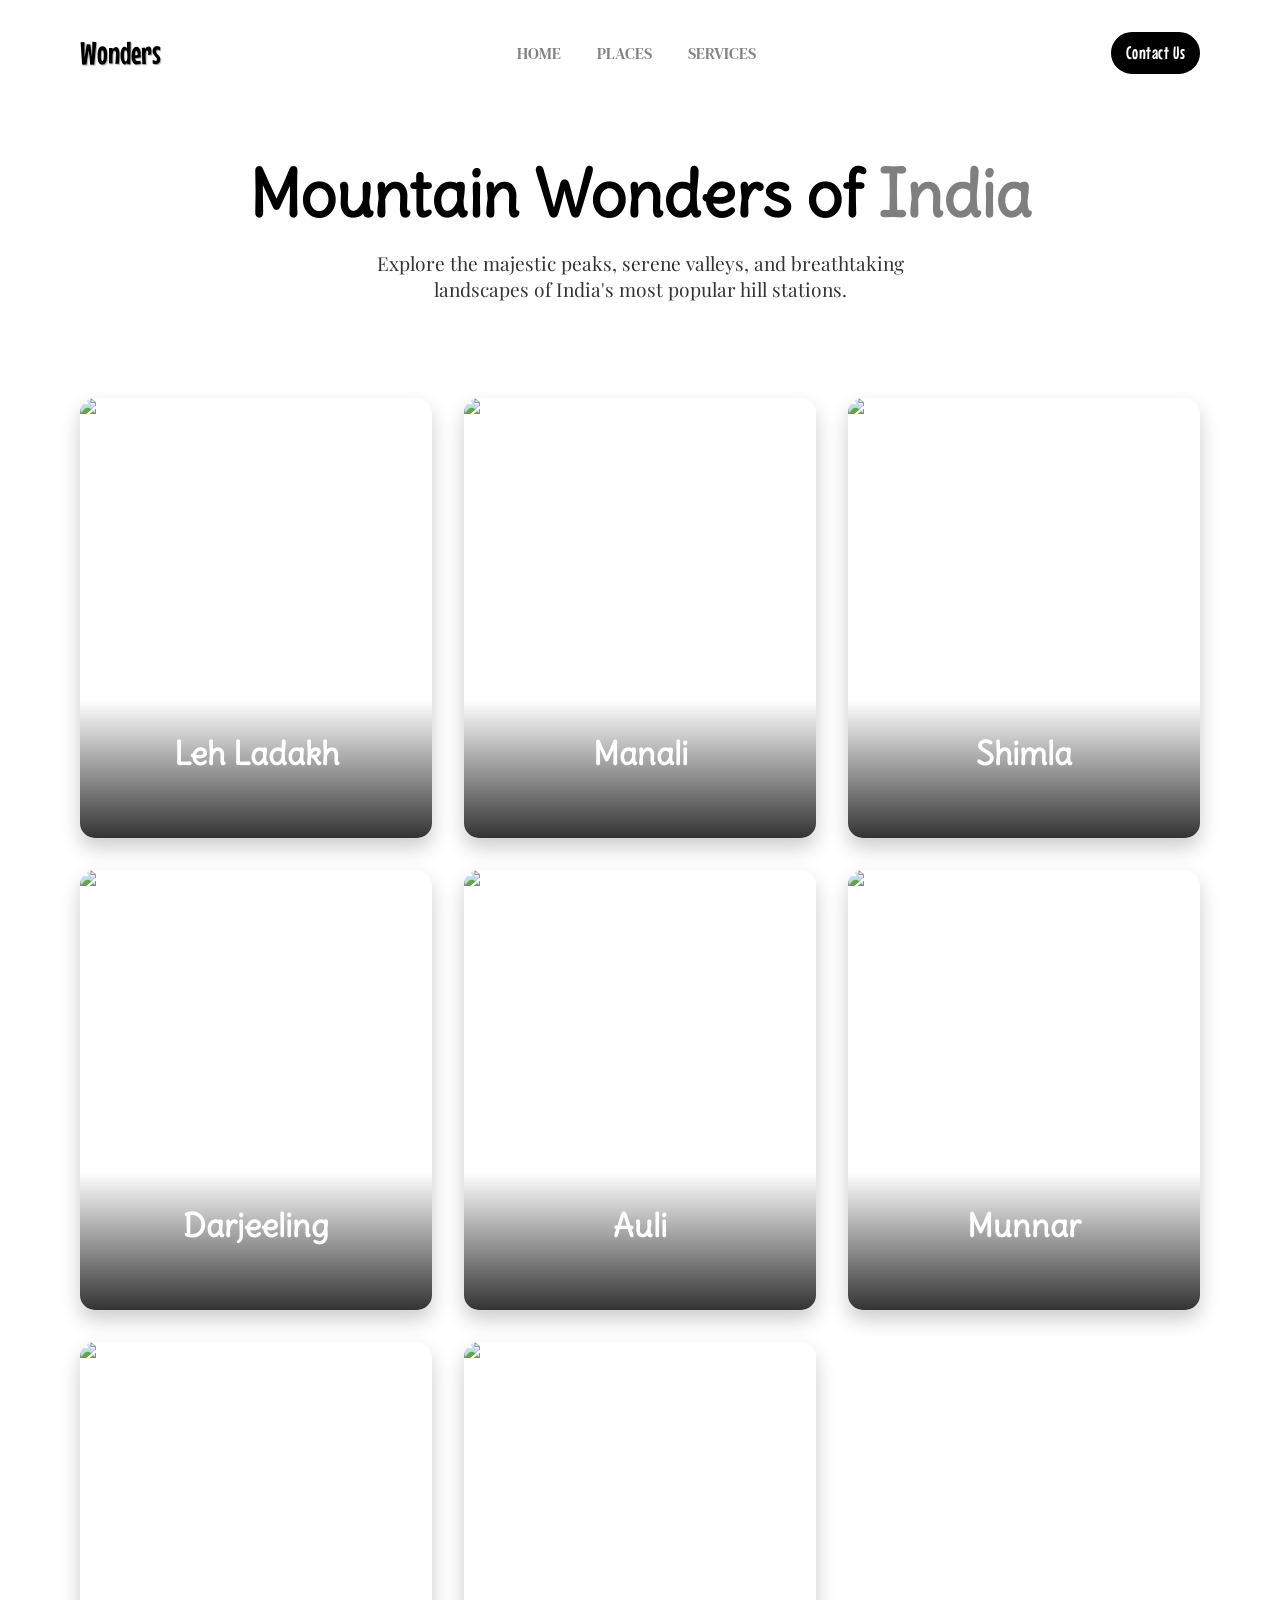
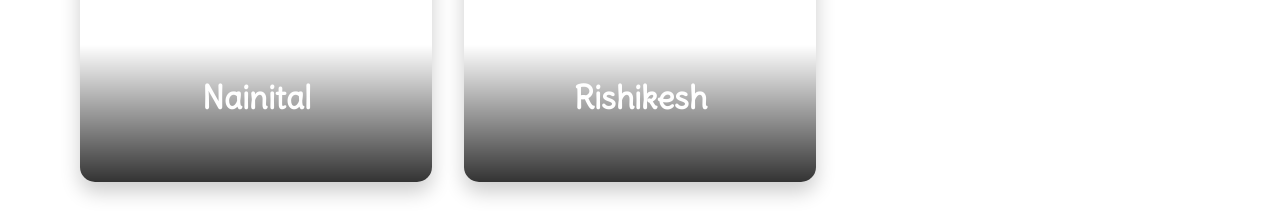
==== places.html @ bf2005aa "Add files via upload" ====
<!DOCTYPE html>
<html lang="en">
  <head>
    <meta charset="UTF-8" />
    <meta name="viewport" content="width=device-width, initial-scale=1.0" />
    <title>Places - Words Of Wonder</title>
    <link rel="preconnect" href="https://fonts.googleapis.com" />
    <link rel="preconnect" href="https://fonts.gstatic.com" crossorigin />
    <link
      href="https://fonts.googleapis.com/css2?family=Mouse+Memoirs&display=swap"
      rel="stylesheet"
    />
    <link
      rel="stylesheet"
      href="https://cdnjs.cloudflare.com/ajax/libs/animate.css/4.1.1/animate.min.css"
    />
    <link href="
    https://cdn.jsdelivr.net/npm/locomotive-scroll@4.1.4/dist/locomotive-scroll.min.css
    " rel="stylesheet">

    <link rel="stylesheet" href="style.css" />
   
  </head>
  <body>
    <div data-scroll-container>   
    <main class="homee places-page" >
      <section class="view-one">
        <div class="nav">
          <h1 class="animate__animated animate__swing">Wonders</h1>
          <div class="navbar">
            <ul class="nav-links">
              <li><a href="index.html">Home</a></li>
              <li><a href="places.html">places</a></li>
              <li><a href="services.html">services</a></li>
            </ul>
          </div>

          <button class="btn" onclick="window.location.href='contact.html'">Contact us</button>
          <img class="menu" src="./images/menu.png" alt="" />
        </div>
      </section>

      <section class="places-hero">
        <h1 class="animate__animated animate__fadeInUp">Mountain Wonders of <span>India</span></h1>
        <p class="animate__animated animate__fadeInUp animate__delay-1s">Explore the majestic peaks, serene valleys, and breathtaking landscapes of India's most popular hill stations.</p>
      </section>

      <section class="places-grid-container">
        <div class="places-grid">
          <!-- Card 1 -->
          <div class="place-card" data-place="leh">
            <img src="./images/Leh-Ladakh.jpeg" alt="Leh Ladakh" />
            <div class="card-overlay">
              <h2>Leh Ladakh</h2>
              <button class="view-btn">View Details</button>
            </div>
          </div>
          <!-- Card 2 -->
          <div class="place-card" data-place="manali">
            <img src="https://images.unsplash.com/photo-1626621341517-bbf3d9990a23?q=80&w=800&auto=format&fit=crop" alt="Manali" />
            <div class="card-overlay">
              <h2>Manali</h2>
              <button class="view-btn">View Details</button>
            </div>
          </div>
          <!-- Card 3 -->
          <div class="place-card" data-place="shimla">
            <img src="https://images.unsplash.com/photo-1596895111956-bf1cf0599ce5?q=80&w=800&auto=format&fit=crop" alt="Shimla" />
            <div class="card-overlay">
              <h2>Shimla</h2>
              <button class="view-btn">View Details</button>
            </div>
          </div>
          <!-- Card 4 -->
          <div class="place-card" data-place="darjeeling">
            <img src="./images/pexels-sayan-samanta-1460859263-26764486.jpg" alt="Darjeeling" />
            <div class="card-overlay">
              <h2>Darjeeling</h2>
              <button class="view-btn">View Details</button>
            </div>
          </div>
           <!-- Card 5 -->
           <div class="place-card" data-place="auli">
            <img src="./images/auli.webp" alt="Auli" />
            <div class="card-overlay">
              <h2>Auli</h2>
              <button class="view-btn">View Details</button>
            </div>
          </div>
          <!-- Card 6 -->
          <div class="place-card" data-place="munnar">
            <img src="https://images.unsplash.com/photo-1593693397690-362cb9666fc2?q=80&w=800&auto=format&fit=crop" alt="Munnar" />
            <div class="card-overlay">
              <h2>Munnar</h2>
              <button class="view-btn">View Details</button>
            </div>
          </div>
          <!-- Card 7 -->
          <div class="place-card" data-place="nainital">
            <img src="./images/nanitaal.jpeg" alt="Nainital" />
            <div class="card-overlay">
              <h2>Nainital</h2>
              <button class="view-btn">View Details</button>
            </div>
          </div>
          <!-- Card 8 -->
          <div class="place-card" data-place="rishikesh">
            <img src="./images/rishikesh-3715497.webp" alt="Rishikesh" />
            <div class="card-overlay">
              <h2>Rishikesh</h2>
              <button class="view-btn">View Details</button>
            </div>
          </div>
        </div>
      </section>

      <section class="view-five" >
        <!-- <footer>
          <p>Developed by Atul
          <a href="https://github.com/Atul4s">Github</a></p>
        </footer> -->
      </section>
    </main>
    </div>

    <!-- Modal Overlay -->
    <div class="modal-overlay" id="placeModal">
      <div class="modal-content">
        <button class="close-btn" id="closeModal">&times;</button>
        <div class="modal-body">
          <img id="modalImg" src="" alt="" />
          <div class="modal-text">
            <h2 id="modalTitle"></h2>
            <p id="modalDesc"></p>
            <div class="modal-highlights">
              <span id="modalTime"></span>
              <span id="modalAttractions"></span>
            </div>
          </div>
        </div>
      </div>
    </div>

    <script src="https://cdn.jsdelivr.net/npm/locomotive-scroll@4.1.4/dist/locomotive-scroll.min.js"></script>
    <script src="places.js"></script>
  </body>
</html>
---- style.css ----
@import url(https://fonts.googleapis.com/css2?family=DM+Serif+Text:ital@0;1&display=swap);
@import url(https://fonts.googleapis.com/css2?family=Delius&display=swap);
@import url(https://fonts.googleapis.com/css2?family=Playfair+Display:ital,wght@0,400..900;1,400..900&display=swap);
* {
  margin: 0;
  padding: 0;
  box-sizing: border-box;
}

html,
body {
  color: rgb(255, 255, 255);
  width: 100%;
  height: 100%;
}

main {
  padding-top: 1rem;
}

.view-one {
  padding: 1rem 5rem;
}
.view-one h1 {
  color: black;
  font-family: "Mouse Memoirs", serif;
  font-weight: 100;
  font-size: 2rem;
  text-shadow: 1px 1px 1px #ababab;
}
.view-one .nav {
  display: flex;
  flex-direction: row;
  justify-content: space-between;
  align-items: center;
}
.view-one .nav .nav-links {
  display: flex;
  justify-content: space-between;
  flex-direction: row;
  align-items: center;
  gap: 2rem;
}
.view-one .nav .nav-links .nav-links,
.view-one .nav .nav-links li,
.view-one .nav .nav-links a {
  list-style: none;
  padding: 1px;
  text-align: center;
  text-transform: uppercase;
  display: inline;
  text-decoration: none;
  color: black;
  font-family: "DM Serif Text", serif;
  font-weight: 10;
  font-size: 1rem;
  opacity: 0.7;
}
.view-one .nav .btn {
  color: rgb(255, 255, 255);
  cursor: pointer;
  font-size: 1.1rem;
  font-weight: 200;
  letter-spacing: 0.5px;
  text-transform: capitalize;
  border-width: 2px;
  border-style: solid;
  border-color: rgb(0, 0, 0);
  background: rgb(0, 0, 0);
  padding: 0.5em 0.7em;
  border-radius: 2rem;
  transition: all 0.3s cubic-bezier(0.19, 1, 0.22, 1);
  font-family: "Mouse Memoirs", serif;
}
.view-one .nav .btn:hover {
  background: #fff;
  color: #000;
}

.view-two .left-view {
  padding: 1rem 1rem;
  display: flex;
  align-items: start;
  flex-direction: column;
}
.view-two .left-view h1 {
  color: black;
  font-family: "Delius", serif;
  font-size: 3.5rem;
  line-height: 1.2;
}
.view-two .left-view h1 span {
  opacity: 0.3;
  font-weight: 100;
}
.view-two .left-view p {
  color: rgb(0, 0, 0);
  font-size: 1rem;
  line-height: 1.4;
  font-family: "Playfair Display", serif;
}
.view-two .primary-btn {
  border: 2px solid #000;
  background: #000;
  color: #fff;
  cursor: pointer;
  transition: all 0.3s cubic-bezier(0.19, 1, 0.22, 1);
  font-size: 0.8rem;
  margin-top: 0.5rem;
  padding: 8px 1.1em;
  border-radius: 3rem;
  font-weight: 400;
  letter-spacing: 0.4px;
  text-transform: uppercase;
  font-family: "Delius", serif;
}
.view-two .primary-btn:hover {
  background: #fff;
  color: #000;
}

@media (max-width: 992px) {
  .view-one {
    padding: 1rem 1rem;
  }
  .view-one .navbar {
    display: none;
  }
  .view-one h1 {
    color: black;
    font-family: "Mouse Memoirs", serif;
    font-weight: 100;
    font-size: 2rem;
    text-shadow: 1px 1px 1px #ababab;
  }
  .view-one .menu {
    width: 40px;
    height: 40px;
  }
  .view-one .btn {
    display: none;
  }
  .grid-view {
    display: grid;
    gap: 5px;
    padding: 0.5rem;
    grid-template-areas: "a b" "a b" "a b" "a c" "a c" "a c";
  }
  .grid-view .img-1 {
    grid-area: a;
    width: 100%;
    height: 80%;
    margin-top: 2.5rem;
    aspect-ratio: 9/16;
    filter: drop-shadow(5px 5px 5px rgba(0, 0, 0, 0.3));
  }
  .grid-view .img-2 {
    grid-area: b;
    width: 100%;
    height: 100%;
    aspect-ratio: 1/1;
    filter: drop-shadow(5px 5px 5px rgba(0, 0, 0, 0.3));
  }
  .grid-view .img-3 {
    grid-area: c;
    width: 100%;
    height: 100%;
    aspect-ratio: 2/1;
    -o-object-position: 40% 20%;
       object-position: 40% 20%;
    filter: drop-shadow(5px 5px 5px rgba(0, 0, 0, 0.3));
  }
  .grid-view img {
    -o-object-fit: cover;
       object-fit: cover;
    border-radius: 10px;
  }
  .view-three .top-desti {
    padding: 1rem 1rem;
    display: flex;
    align-items: start;
    flex-direction: column;
    justify-content: center;
  }
  .view-three .top-desti h1 {
    color: black;
    font-family: "Delius", serif;
    font-size: 2.5rem;
    line-height: 1.2;
    margin: 0.1rem;
  }
  .view-three .img-raw {
    width: 100%;
    display: inline-block;
    overflow: auto;
    white-space: nowrap;
    padding: 1rem 1rem;
  }
  .view-three .img-raw .imgt {
    width: 80%;
    aspect-ratio: 1/1;
    margin: 0.5rem;
    filter: drop-shadow(5px 5px 5px rgba(0, 0, 0, 0.3));
    -o-object-fit: cover;
       object-fit: cover;
    border-radius: 10px;
  }
  .view-four {
    padding: 1rem 1rem;
    display: flex;
    align-items: start;
    flex-direction: column;
    justify-content: center;
  }
  .view-four .hstory {
    color: black;
    font-family: "Mouse Memoirs", serif;
    font-weight: 100;
    font-size: 2.5rem;
    padding: 1rem;
    text-shadow: 1px 1px 1px #ababab;
  }
  .view-four .story {
    width: 100%;
    display: flex;
    flex-direction: column;
    justify-content: center;
  }
  .view-four .left-story {
    width: 100%;
    padding: 1rem;
  }
  .view-four .left-story h2 {
    color: black;
    font-family: "Delius", serif;
    font-size: 2rem;
    font-weight: lighter;
    margin: 1rem 1rem;
    width: 100%;
  }
  .view-four .left-story img {
    width: 100%;
    aspect-ratio: 2/1;
    filter: drop-shadow(5px 5px 5px rgba(0, 0, 0, 0.3));
    -o-object-fit: cover;
       object-fit: cover;
    border-radius: 10px;
    animation-range: entry 500px;
  }
  .view-four .left-story p {
    font-weight: 100;
    margin-left: 1rem;
    width: 91%;
    color: rgb(0, 0, 0);
    font-size: 1rem;
    line-height: 1.4;
    font-family: "Playfair Display", serif;
  }
  .view-four .left-story .checkbtn {
    border: 2px solid #000;
    background: #000;
    color: #fff;
    cursor: pointer;
    transition: all 0.3s cubic-bezier(0.19, 1, 0.22, 1);
    font-size: 0.8rem;
    margin-top: 0.5rem;
    padding: 8px 1.1em;
    border-radius: 3rem;
    font-weight: 400;
    margin-left: 1rem;
    letter-spacing: 0.4px;
    text-transform: uppercase;
    font-family: "Delius", serif;
  }
  .view-four .left-story .checkbtn:hover {
    background: #fff;
    color: #000;
  }
  .view-four .cont-raw {
    width: 100%;
    display: inline-block;
    overflow: auto;
    white-space: wrap;
    padding: 1rem 1rem;
  }
  .view-four .container {
    display: flex;
    flex-direction: row;
    justify-content: start;
    align-items: center;
    gap: 1rem;
    width: 100%;
  }
  .view-four .card {
    width: 100%;
    background: white;
    border-radius: 16px;
    margin-bottom: 20px;
    box-shadow: 0 4px 8px rgba(0, 0, 0, 0.1);
    margin: 1rem 1rem;
  }
  .view-four .card img {
    width: 250px;
    height: 100%;
    aspect-ratio: 1/1;
    filter: drop-shadow(5px 5px 5px rgba(0, 0, 0, 0.3));
    -o-object-fit: cover;
       object-fit: cover;
    border-radius: 10px;
    border: dashed rgb(225, 167, 167);
  }
  .view-four .card-content {
    width: 100%;
    display: flex;
    align-items: center;
    flex-direction: column;
    gap: 1px;
    padding: 0.5rem;
  }
  .view-four .date {
    color: #a1a1a1;
    font-size: 16px;
  }
  .view-four .title {
    font-size: 1.5rem;
    font-weight: 400;
    text-align: center;
    color: black;
    font-family: "Delius", serif;
    width: 100%;
    font-weight: bold;
  }
  .view-four .description {
    font-size: 20px;
    color: #555;
    text-align: center;
    width: 100%;
  }
}
@media (min-width: 993px) {
  .menu {
    display: none;
  }
  .view-two {
    width: 100%;
    display: flex;
    flex-direction: row;
  }
  .view-two .left-view {
    display: flex;
    flex-direction: column;
    align-items: start;
    width: 90%;
    padding: 3rem;
  }
  .view-two .left-view h1 {
    color: black;
    font-family: "Delius", serif;
    font-size: 6rem;
    line-height: 1.2;
  }
  .right-view {
    display: flex;
    flex-direction: column;
    width: 70%;
  }
  .grid-view {
    display: grid;
    padding: 2rem;
    gap: 1rem;
    grid-template-areas: "a b" "a b" "a b" "a c" "a c" "a c";
  }
  .grid-view .img-1 {
    grid-area: a;
    width: 100%;
    height: 80%;
    margin-top: 2.5rem;
    aspect-ratio: 9/16;
  }
  .grid-view .img-2 {
    grid-area: b;
    width: 100%;
    height: 100%;
    aspect-ratio: 1/1;
  }
  .grid-view .img-3 {
    grid-area: c;
    width: 100%;
    height: 100%;
    aspect-ratio: 2/1;
    -o-object-position: 40% 20%;
       object-position: 40% 20%;
  }
  .grid-view img {
    -o-object-fit: cover;
       object-fit: cover;
    border-radius: 10px;
    box-shadow: rgb(17, 31, 24) 0px 48px 100px 5px;
  }
  .view-three .top-desti {
    padding: 1rem 2rem;
    display: flex;
    align-items: start;
    flex-direction: column;
    justify-content: center;
  }
  .view-three .top-desti h1 {
    color: black;
    font-family: "Delius", serif;
    font-size: 3.5rem;
    line-height: 1.2;
  }
  .view-three .top-desti .img-raw {
    display: flex;
    align-items: center;
    justify-content: center;
    flex-direction: row;
    gap: 2rem;
  }
  .view-three .top-desti .img-raw .imgt {
    width: 20%;
    margin-top: 2.5rem;
    aspect-ratio: 1/1;
    filter: drop-shadow(5px 5px 5px rgba(0, 0, 0, 0.3));
    -o-object-fit: cover;
       object-fit: cover;
    border-radius: 10px;
  }
  .view-four .hstory {
    color: black;
    font-family: "Mouse Memoirs", serif;
    font-weight: 100;
    font-size: 4rem;
    padding: 2rem;
    text-shadow: 1px 1px 1px #ababab;
  }
  .view-four .story {
    display: flex;
    flex-direction: row;
    justify-content: center;
    align-items: center;
  }
  .view-four .left-story {
    width: 100%;
    padding: 1rem;
  }
  .view-four .left-story h2 {
    color: black;
    font-family: "Delius", serif;
    font-size: 2rem;
    font-weight: lighter;
    margin-left: 1rem;
    margin: 1rem 1rem;
  }
  .view-four .left-story img {
    width: 90%;
    margin-left: 1rem;
    aspect-ratio: 2/1;
    filter: drop-shadow(5px 5px 5px rgba(0, 0, 0, 0.3));
    -o-object-fit: cover;
       object-fit: cover;
    border-radius: 10px;
    background-color: aqua;
  }
  .view-four .left-story p {
    font-weight: 100;
    margin-left: 1rem;
    width: 91%;
    color: rgb(0, 0, 0);
    font-size: 1rem;
    line-height: 1.4;
    font-family: "Playfair Display", serif;
  }
  .view-four .left-story .checkbtn {
    border: 2px solid #000;
    background: #000;
    color: #fff;
    cursor: pointer;
    transition: all 0.3s cubic-bezier(0.19, 1, 0.22, 1);
    font-size: 0.8rem;
    margin-top: 0.5rem;
    padding: 8px 1.1em;
    border-radius: 3rem;
    font-weight: 400;
    margin-left: 1rem;
    letter-spacing: 0.4px;
    text-transform: uppercase;
    font-family: "Delius", serif;
  }
  .view-four .left-story .checkbtn:hover {
    background: #fff;
    color: #000;
  }
  .view-four .container {
    width: 100%;
    padding: 1rem;
  }
  .view-four .card {
    width: 100%;
    display: flex;
    background: white;
    border-radius: 16px;
    margin-bottom: 20px;
    margin-right: 1rem;
    box-shadow: 0 4px 8px rgba(0, 0, 0, 0.1);
  }
  .view-four .card img {
    width: 190px;
    border-radius: 16px;
    -o-object-fit: cover;
       object-fit: cover;
    aspect-ratio: 1/1;
    margin-right: 15px;
    border: dashed rgba(10, 8, 8, 0.386);
  }
  .view-four .card-content {
    display: flex;
    align-items: start;
    flex-direction: column;
    flex: 1;
    gap: 10px;
    padding: 1rem;
  }
  .view-four .date {
    color: #a1a1a1;
    font-size: 16px;
  }
  .view-four .title {
    font-size: 18px;
    font-weight: 400;
    color: black;
    font-family: "Delius", serif;
    font-weight: bold;
  }
  .view-four .description {
    font-size: 20px;
    color: #555;
  }
}
.view-five {
  margin-bottom: 1rem;
  display: flex;
  width: 100%;
  text-align: center;
  justify-content: center;
}

footer {
  font-size: 1.2rem;
  color: rgb(0, 0, 0);
  text-shadow: 1px 1px 1px #ababab;
  text-align: center;
  -webkit-backdrop-filter: blur(8px);
          backdrop-filter: blur(8px);
  margin: 2rem;
  font-family: "Delius", serif;
}

/* Places Page Specific Styles */
.places-hero {
  padding: 4rem 2rem;
  text-align: center;
}
.places-hero h1 {
  color: black;
  font-family: "Delius", serif;
  font-size: 4rem;
  margin-bottom: 1rem;
}
.places-hero h1 span {
  opacity: 0.5;
}
.places-hero p {
  color: #333;
  font-family: "Playfair Display", serif;
  font-size: 1.2rem;
  max-width: 600px;
  margin: 0 auto;
}

.places-grid-container {
  padding: 2rem 5rem;
}
.places-grid {
  display: grid;
  grid-template-columns: repeat(auto-fit, minmax(300px, 1fr));
  gap: 2rem;
}
.place-card {
  position: relative;
  border-radius: 15px;
  overflow: hidden;
  cursor: pointer;
  box-shadow: 0 10px 20px rgba(0,0,0,0.2);
  transition: transform 0.3s ease;
  aspect-ratio: 4/5;
}
.place-card:hover {
  transform: translateY(-10px);
}
.place-card img {
  width: 100%;
  height: 100%;
  object-fit: cover;
  transition: transform 0.5s ease;
}
.place-card:hover img {
  transform: scale(1.1);
}
.card-overlay {
  position: absolute;
  bottom: 0;
  left: 0;
  width: 100%;
  padding: 2rem 1rem 1rem;
  background: linear-gradient(to top, rgba(0,0,0,0.8), transparent);
  color: white;
  display: flex;
  flex-direction: column;
  align-items: center;
  gap: 10px;
}
.card-overlay h2 {
  font-family: "Delius", serif;
  font-size: 2rem;
  margin: 0;
}
.view-btn {
  background: white;
  color: black;
  border: none;
  padding: 8px 20px;
  border-radius: 20px;
  font-family: "Mouse Memoirs", serif;
  font-size: 1.2rem;
  cursor: pointer;
  opacity: 0;
  transform: translateY(20px);
  transition: all 0.3s ease;
}
.place-card:hover .view-btn {
  opacity: 1;
  transform: translateY(0);
}

/* Modal Styles */
.modal-overlay {
  position: fixed;
  top: 0;
  left: 0;
  width: 100%;
  height: 100%;
  background: rgba(0, 0, 0, 0.6);
  backdrop-filter: blur(10px);
  -webkit-backdrop-filter: blur(10px);
  display: flex;
  justify-content: center;
  align-items: center;
  z-index: 1000;
  opacity: 0;
  pointer-events: none;
  transition: opacity 0.3s ease;
}
.modal-overlay.active {
  opacity: 1;
  pointer-events: auto;
}
.modal-content {
  background: white;
  color: black;
  width: 90%;
  max-width: 800px;
  border-radius: 20px;
  overflow: hidden;
  position: relative;
  transform: scale(0.9);
  transition: transform 0.3s ease;
  box-shadow: 0 25px 50px rgba(0,0,0,0.3);
}
.modal-overlay.active .modal-content {
  transform: scale(1);
}
.close-btn {
  position: absolute;
  top: 15px;
  right: 20px;
  background: rgba(0,0,0,0.5);
  color: white;
  border: none;
  border-radius: 50%;
  width: 35px;
  height: 35px;
  font-size: 1.5rem;
  cursor: pointer;
  display: flex;
  justify-content: center;
  align-items: center;
  z-index: 10;
  transition: background 0.3s;
}
.close-btn:hover {
  background: black;
}
.modal-body {
  display: flex;
  flex-direction: column;
}
.modal-body img {
  width: 100%;
  height: 300px;
  object-fit: cover;
}
.modal-text {
  padding: 2rem;
}
.modal-text h2 {
  font-family: "Delius", serif;
  font-size: 2.5rem;
  margin-bottom: 1rem;
}
.modal-text p {
  font-family: "Playfair Display", serif;
  font-size: 1.1rem;
  line-height: 1.6;
  margin-bottom: 1.5rem;
}
.modal-highlights {
  display: flex;
  flex-direction: column;
  gap: 10px;
  font-family: "Mouse Memoirs", serif;
  font-size: 1.4rem;
  color: #555;
}
@media (min-width: 768px) {
  .modal-body {
    flex-direction: row;
  }
  .modal-body img {
    width: 40%;
    height: auto;
  }
  .modal-text {
    width: 60%;
  }
}
@media (max-width: 768px) {
  .places-grid-container {
    padding: 2rem 1rem;
  }
  .places-hero h1 {
    font-size: 2.5rem;
  }
}

.dest-card {
  cursor: pointer;
  transition: transform 0.3s ease;
}
.dest-card:hover {
  transform: scale(1.05);
}
/*# sourceMappingURL=style.css.map */
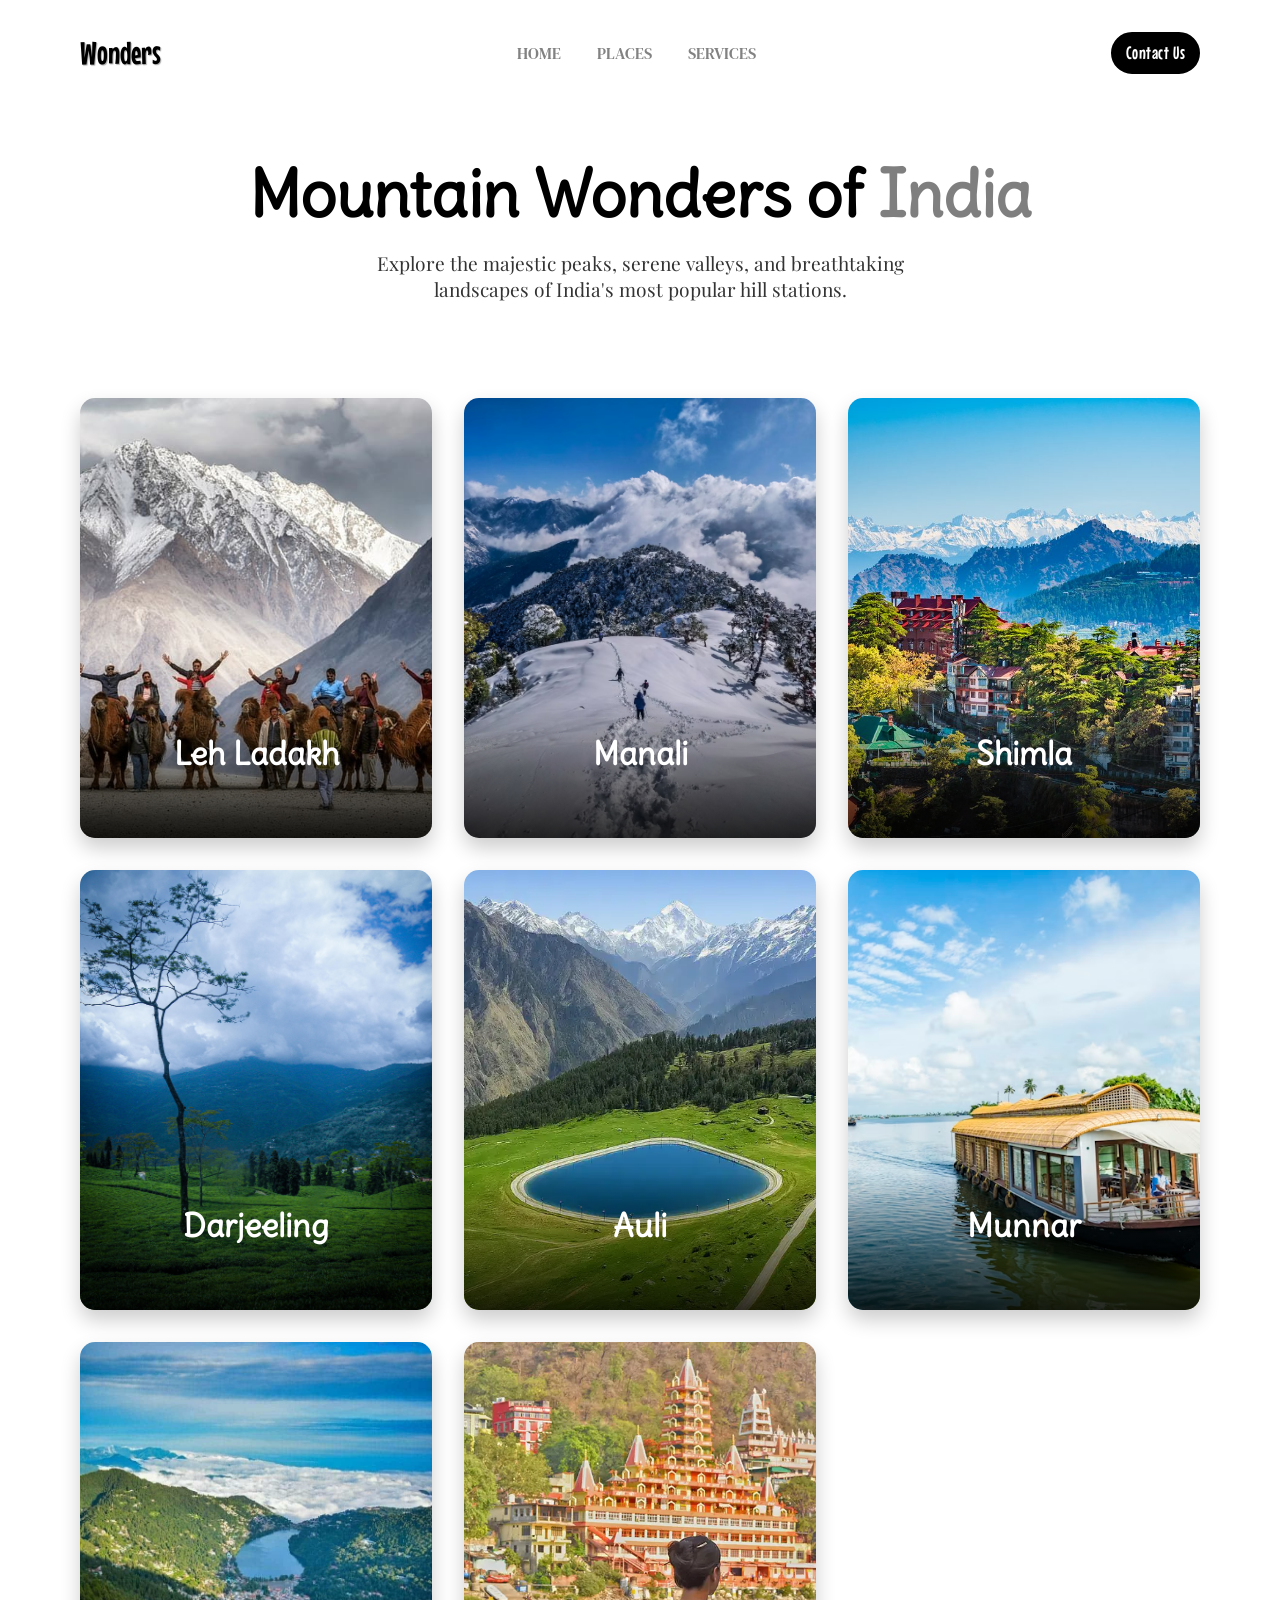
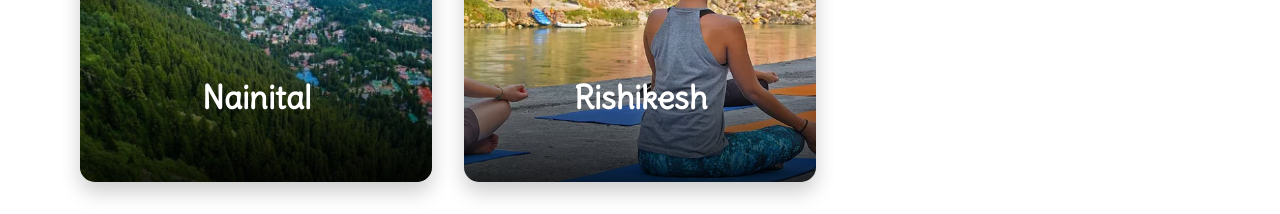
==== commit adf430a1: "Add Wonders of India site" ====
--- a/places.html
+++ b/places.html
@@ -57,7 +57,7 @@
           </div>
           <!-- Card 2 -->
           <div class="place-card" data-place="manali">
-            <img src="https://images.unsplash.com/photo-1626621341517-bbf3d9990a23?q=80&w=800&auto=format&fit=crop" alt="Manali" />
+            <img src="./images/manai.avif" alt="Manali" />
             <div class="card-overlay">
               <h2>Manali</h2>
               <button class="view-btn">View Details</button>
@@ -65,7 +65,7 @@
           </div>
           <!-- Card 3 -->
           <div class="place-card" data-place="shimla">
-            <img src="https://images.unsplash.com/photo-1596895111956-bf1cf0599ce5?q=80&w=800&auto=format&fit=crop" alt="Shimla" />
+            <img src="./images/shimla.jpg" alt="Shimla" />
             <div class="card-overlay">
               <h2>Shimla</h2>
               <button class="view-btn">View Details</button>
@@ -89,7 +89,7 @@
           </div>
           <!-- Card 6 -->
           <div class="place-card" data-place="munnar">
-            <img src="https://images.unsplash.com/photo-1593693397690-362cb9666fc2?q=80&w=800&auto=format&fit=crop" alt="Munnar" />
+            <img src="./images/munna.avif" alt="Munnar" />
             <div class="card-overlay">
               <h2>Munnar</h2>
               <button class="view-btn">View Details</button>
--- a/style.css
+++ b/style.css
@@ -550,8 +550,7 @@
   color: rgb(0, 0, 0);
   text-shadow: 1px 1px 1px #ababab;
   text-align: center;
-  -webkit-backdrop-filter: blur(8px);
-          backdrop-filter: blur(8px);
+  backdrop-filter: blur(8px);
   margin: 2rem;
   font-family: "Delius", serif;
 }
@@ -581,39 +580,47 @@
 .places-grid-container {
   padding: 2rem 5rem;
 }
+
 .places-grid {
   display: grid;
   grid-template-columns: repeat(auto-fit, minmax(300px, 1fr));
   gap: 2rem;
 }
+
 .place-card {
   position: relative;
   border-radius: 15px;
   overflow: hidden;
   cursor: pointer;
-  box-shadow: 0 10px 20px rgba(0,0,0,0.2);
+  box-shadow: 0 10px 20px rgba(0, 0, 0, 0.2);
   transition: transform 0.3s ease;
   aspect-ratio: 4/5;
 }
 .place-card:hover {
   transform: translateY(-10px);
+}
+.place-card:hover img {
+  transform: scale(1.1);
+}
+.place-card:hover .view-btn {
+  opacity: 1;
+  transform: translateY(0);
 }
 .place-card img {
   width: 100%;
   height: 100%;
-  object-fit: cover;
+  -o-object-fit: cover;
+     object-fit: cover;
   transition: transform 0.5s ease;
 }
-.place-card:hover img {
-  transform: scale(1.1);
-}
+
 .card-overlay {
   position: absolute;
   bottom: 0;
   left: 0;
   width: 100%;
   padding: 2rem 1rem 1rem;
-  background: linear-gradient(to top, rgba(0,0,0,0.8), transparent);
+  background: linear-gradient(to top, rgba(0, 0, 0, 0.8), transparent);
   color: white;
   display: flex;
   flex-direction: column;
@@ -625,6 +632,7 @@
   font-size: 2rem;
   margin: 0;
 }
+
 .view-btn {
   background: white;
   color: black;
@@ -638,10 +646,6 @@
   transform: translateY(20px);
   transition: all 0.3s ease;
 }
-.place-card:hover .view-btn {
-  opacity: 1;
-  transform: translateY(0);
-}
 
 /* Modal Styles */
 .modal-overlay {
@@ -665,6 +669,10 @@
   opacity: 1;
   pointer-events: auto;
 }
+.modal-overlay.active .modal-content {
+  transform: scale(1);
+}
+
 .modal-content {
   background: white;
   color: black;
@@ -675,16 +683,14 @@
   position: relative;
   transform: scale(0.9);
   transition: transform 0.3s ease;
-  box-shadow: 0 25px 50px rgba(0,0,0,0.3);
-}
-.modal-overlay.active .modal-content {
-  transform: scale(1);
-}
+  box-shadow: 0 25px 50px rgba(0, 0, 0, 0.3);
+}
+
 .close-btn {
   position: absolute;
   top: 15px;
   right: 20px;
-  background: rgba(0,0,0,0.5);
+  background: rgba(0, 0, 0, 0.5);
   color: white;
   border: none;
   border-radius: 50%;
@@ -701,6 +707,7 @@
 .close-btn:hover {
   background: black;
 }
+
 .modal-body {
   display: flex;
   flex-direction: column;
@@ -708,8 +715,10 @@
 .modal-body img {
   width: 100%;
   height: 300px;
-  object-fit: cover;
-}
+  -o-object-fit: cover;
+     object-fit: cover;
+}
+
 .modal-text {
   padding: 2rem;
 }
@@ -724,6 +733,7 @@
   line-height: 1.6;
   margin-bottom: 1.5rem;
 }
+
 .modal-highlights {
   display: flex;
   flex-direction: column;
@@ -732,6 +742,7 @@
   font-size: 1.4rem;
   color: #555;
 }
+
 @media (min-width: 768px) {
   .modal-body {
     flex-direction: row;
@@ -752,12 +763,10 @@
     font-size: 2.5rem;
   }
 }
-
 .dest-card {
   cursor: pointer;
   transition: transform 0.3s ease;
 }
 .dest-card:hover {
   transform: scale(1.05);
-}
-/*# sourceMappingURL=style.css.map */+}/*# sourceMappingURL=style.css.map */
